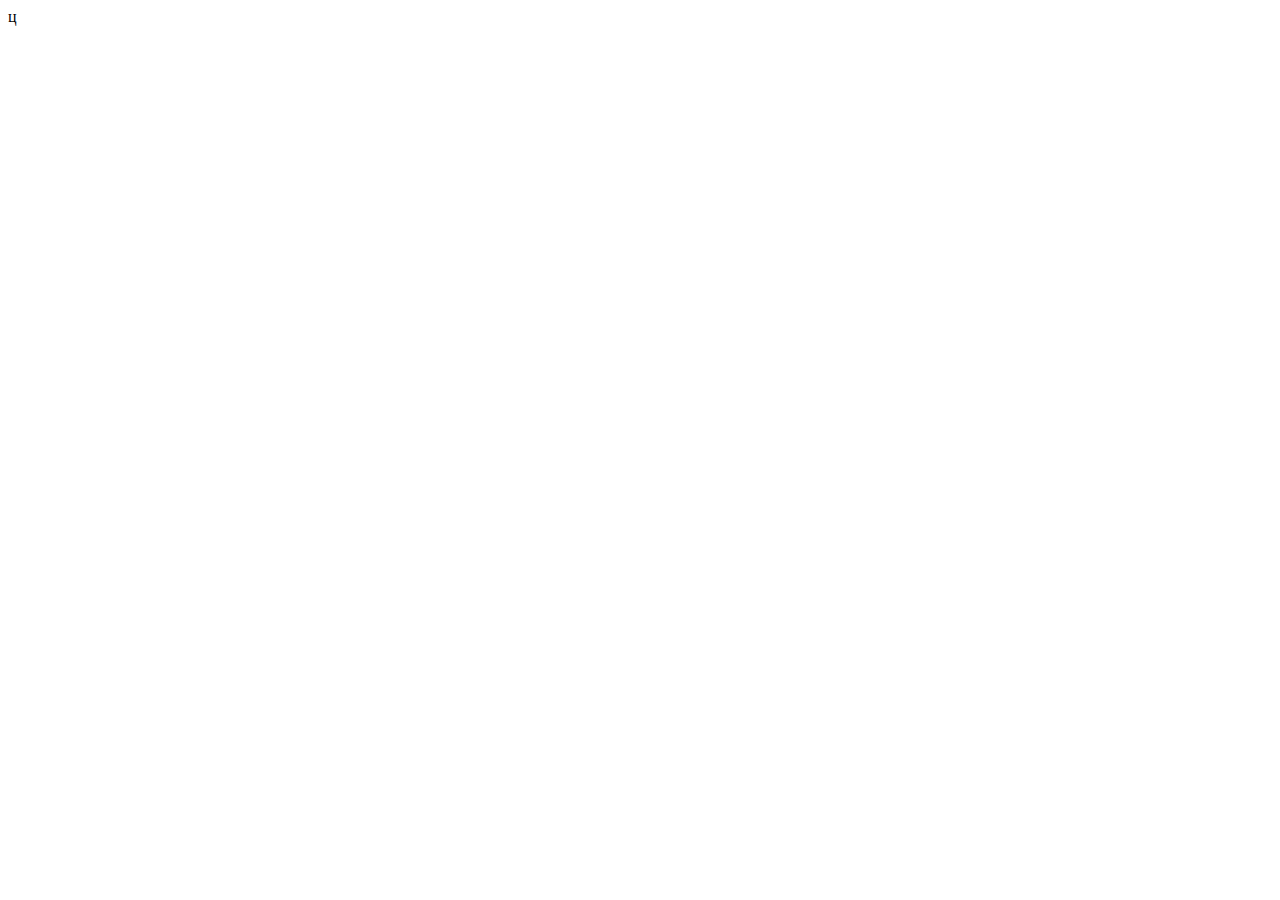
==== index.html @ 0f011109 "renamed file" ====
<!DOCTYPE html>
<html lang="ru">
<head>
<meta charset="UTF-8">
<meta name="viewport" content="width=device-width, initial-scale=1.0">
<meta http-equiv="X-UA-Compatible" content="IE=edge">
<meta name="google" content="notranslate">
<meta name="robots" content="index,follow">
<meta name="description" content=" ">
<meta name="keywords" content=" ">
<!-- Необходимо сделать фавикон через известный сервис и подключить,
так же карточки для ссылки в вк, фейсбук, твиттер. Найти как это сделать в папке Оптимизация сайта,
сделать другой цвет вкладки для разных браузеров. Все в метатегах-->
<link rel="stylesheet" href="css/main.css">
<title>Chat</title>
</head>
<body class="page">
ц
<script src="js.js" defer></script>
</body>
</html>
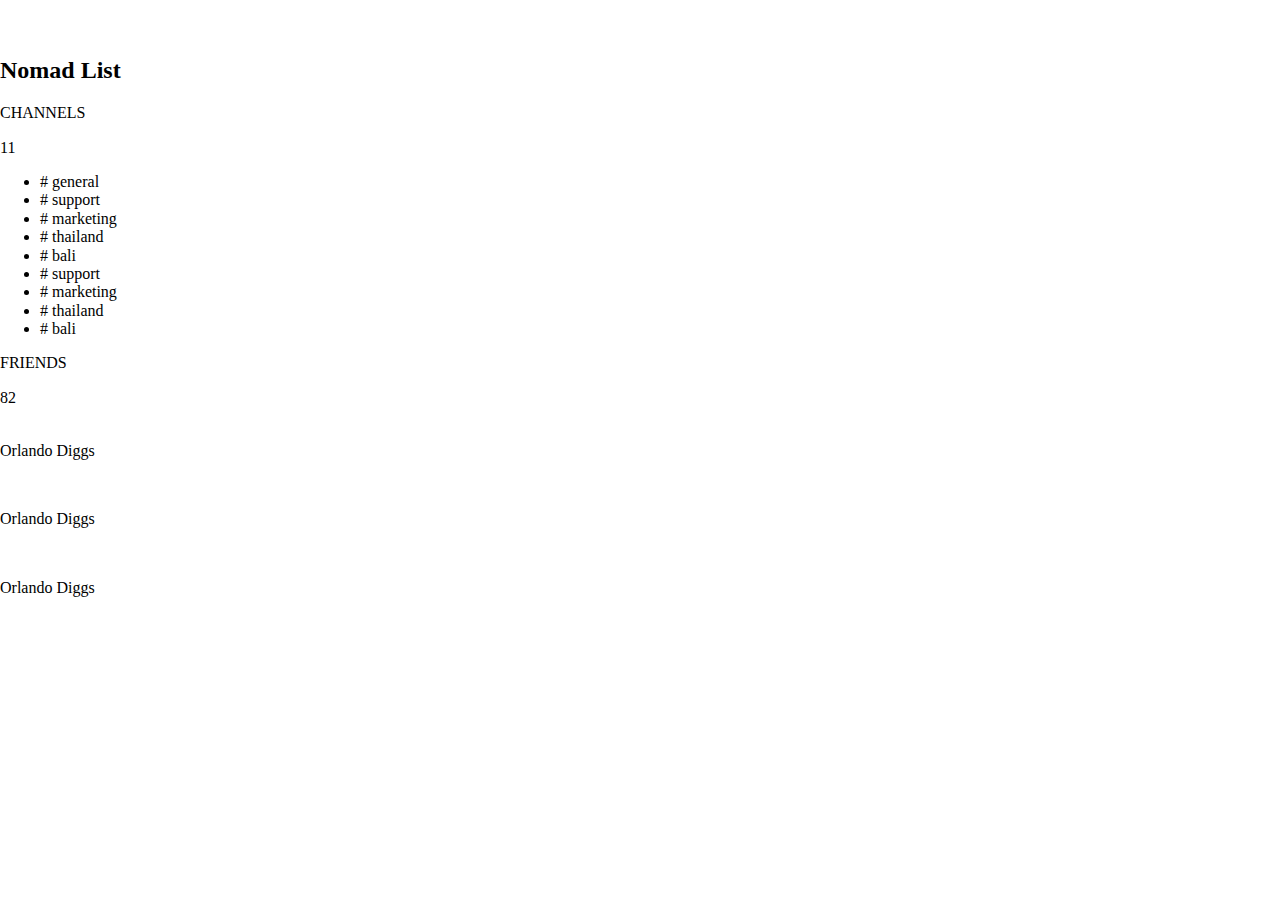
==== commit b935ac25: "Added structure to HTML document, compiled primary core for styles." ====
--- a/index.html
+++ b/index.html
@@ -1,21 +1,127 @@
 <!DOCTYPE html>
 <html lang="ru">
-<head>
-<meta charset="UTF-8">
-<meta name="viewport" content="width=device-width, initial-scale=1.0">
-<meta http-equiv="X-UA-Compatible" content="IE=edge">
-<meta name="google" content="notranslate">
-<meta name="robots" content="index,follow">
-<meta name="description" content=" ">
-<meta name="keywords" content=" ">
-<!-- Необходимо сделать фавикон через известный сервис и подключить,
-так же карточки для ссылки в вк, фейсбук, твиттер. Найти как это сделать в папке Оптимизация сайта,
-сделать другой цвет вкладки для разных браузеров. Все в метатегах-->
-<link rel="stylesheet" href="css/main.css">
-<title>Chat</title>
-</head>
-<body class="page">
-ц
-<script src="js.js" defer></script>
-</body>
-</html>+  <head>
+    <meta charset="UTF-8" />
+    <meta name="viewport" content="width=device-width, initial-scale=1.0" />
+    <!-- SEO -->
+    <meta name="google" content="notranslate" />
+    <meta name="robots" content="index,follow" />
+    <meta name="description" content="Page description" />
+    <link rel="canonical" href="https://www.mywebsite.com/page" />
+    <!-- Messenger's snippets -->
+    <meta property="og:title" content="Unique page title - My Site" />
+    <meta property="og:description" content="Page description" />
+    <meta property="og:image" content="https://www.mywebsite.com/image.jpg" />
+    <meta property="og:image:alt" content="Image description" />
+    <meta property="og:locale" content="ru_RU" />
+    <meta property="og:type" content="website" />
+    <meta name="twitter:card" content="summary_large_image" />
+    <meta property="og:url" content="https://www.mywebsite.com/page" />
+    <!-- Favicons -->
+    <link rel="icon" href="/favicon.ico" />
+    <link rel="icon" href="/favicon.svg" type="image/svg+xml" />
+    <link rel="apple-touch-icon" href="/apple-touch-icon.png" />
+    <link rel="manifest" href="/my.webmanifest" />
+    <meta name="theme-color" content="#FF00FF" />
+    <!-- Style -->
+    <link rel="stylesheet" href="css/main.css" />
+    <title>Chat</title>
+  </head>
+  <body class="page">
+    <div class="container-grid">
+      <div class="navigation">
+        <div class="server-panel">
+          <div class="server-panel__cont-buttons">
+            <div class="server-panel__button server-button server-button--hover server-button--active-js">
+              <div class="server-button__inner-icon">
+                <picture>
+                  <source type="image/avif" srcset="img/.avif" />
+                  <source type="image/webp" srcset="img/.webp" />
+                  <img src="" class="server-button__icon" data-src="" alt="" />
+                </picture>
+              </div>
+            </div>
+          </div>
+
+          <div class="server-panel__button server-button server-button--hover">
+            <div class="server-button__inner-icon">
+              <picture>
+                <source type="image/avif" srcset="img/.avif" />
+                <source type="image/webp" srcset="img/.webp" />
+                <img src="" class="server-button__icon" data-src="" alt="" />
+              </picture>
+            </div>
+          </div>
+        </div>
+
+        <div class="server-control">
+          <div class="server-control__headline server-headline">
+            <div class="server-headline__wrap">
+              <h2 class="server-headline__name-server">Nomad List</h2>
+              <div class="server-headline__inner-icon">
+                <svg display="none">
+                  <symbol id=""></symbol>
+                </svg>
+              </div>
+            </div>
+          </div>
+          <div class="server-control__info">
+            <p class="server-control__info-sign">CHANNELS</p>
+            <span class="server-control__num-channels num-ctrl-info">11</span>
+          </div>
+
+          <div class="server-control__container-list">
+            <ul class="server-control__list list-channel">
+              <li class="list-channel__item list-channel__item--hover list-channel__item--active-js"># general</li>
+              <li class="list-channel__item list-channel__item--hover control-text"># support</li>
+              <li class="list-channel__item list-channel__item--hover control-text"># marketing</li>
+              <li class="list-channel__item list-channel__item--hover control-text"># thailand</li>
+              <li class="list-channel__item list-channel__item--hover control-text"># bali</li>
+              <li class="list-channel__item list-channel__item--hover control-text"># support</li>
+              <li class="list-channel__item list-channel__item--hover control-text"># marketing</li>
+              <li class="list-channel__item list-channel__item--hover control-text"># thailand</li>
+              <li class="list-channel__item list-channel__item--hover control-text"># bali</li>
+            </ul>
+          </div>
+          <div class="server-control__info">
+            <p class="server-control__info-sign">FRIENDS</p>
+            <span class="server-control__num-channels num-ctrl-info">82</span>
+          </div>
+          <div class="server-control__container-list">
+            <div class="server-control__wrap-friend friend-button friend-button--hover friend-button--online-js">
+              <div class="friend-button__inner-userpic">
+                <picture>
+                  <source type="image/avif" srcset="img/.avif" />
+                  <source type="image/webp" srcset="img/.webp" />
+                  <img src="" class="friend-button__userpic" data-src="" alt="" />
+                </picture>
+              </div>
+              <p class="server-control__friend-name control-text">Orlando Diggs</p>
+            </div>
+            <div class="server-control__wrap-friend friend-button friend-button--hover">
+              <div class="friend-button__inner-userpic">
+                <picture>
+                  <source type="image/avif" srcset="img/.avif" />
+                  <source type="image/webp" srcset="img/.webp" />
+                  <img src="" class="friend-button__userpic" data-src="" alt="" />
+                </picture>
+              </div>
+              <p class="server-control__friend-name control-text">Orlando Diggs</p>
+            </div>
+            <div class="server-control__wrap-friend friend-button friend-button--hover">
+              <div class="friend-button__inner-userpic">
+                <picture>
+                  <source type="image/avif" srcset="img/.avif" />
+                  <source type="image/webp" srcset="img/.webp" />
+                  <img src="" class="friend-button__userpic" data-src="" alt="" />
+                </picture>
+              </div>
+              <p class="server-control__friend-name control-text">Orlando Diggs</p>
+            </div>
+          </div>
+        </div>
+      </div>
+    </div>
+    <script src=".js" defer></script>
+  </body>
+</html>
--- a/css/main.css
+++ b/css/main.css
@@ -0,0 +1,266 @@
+html {
+  line-height: 1.15;
+  -webkit-text-size-adjust: 100%;
+}
+
+body {
+  margin: 0;
+}
+
+main {
+  display: block;
+}
+
+h1 {
+  font-size: 2em;
+  margin: 0.67em 0;
+}
+
+hr {
+  -webkit-box-sizing: content-box;
+          box-sizing: content-box;
+  height: 0;
+  overflow: visible;
+}
+
+pre {
+  font-family: monospace, monospace;
+  font-size: 1em;
+}
+
+a {
+  background-color: transparent;
+}
+
+abbr[title] {
+  border-bottom: none;
+  text-decoration: underline;
+  -webkit-text-decoration: underline dotted;
+          text-decoration: underline dotted;
+}
+
+b,
+strong {
+  font-weight: bolder;
+}
+
+code,
+kbd,
+samp {
+  font-family: monospace, monospace;
+  font-size: 1em;
+}
+
+small {
+  font-size: 80%;
+}
+
+sub,
+sup {
+  font-size: 75%;
+  line-height: 0;
+  position: relative;
+  vertical-align: baseline;
+}
+
+sub {
+  bottom: -0.25em;
+}
+
+sup {
+  top: -0.5em;
+}
+
+img {
+  border-style: none;
+}
+
+button,
+input,
+optgroup,
+select,
+textarea {
+  font-family: inherit;
+  font-size: 100%;
+  line-height: 1.15;
+  margin: 0;
+}
+
+input:-webkit-autofill,
+input:-webkit-autofill:hover,
+input:-webkit-autofill:focus
+input:-webkit-autofill,
+textarea:-webkit-autofill,
+textarea:-webkit-autofill:hover
+textarea:-webkit-autofill:focus,
+select:-webkit-autofill,
+select:-webkit-autofill:hover,
+select:-webkit-autofill:focus {
+  border: 0;
+  -webkit-text-fill-color: white;
+  -webkit-box-shadow: 0 0 0px 1000px transparent inset;
+  -webkit-transition: background-color 5000s ease-in-out 0s;
+  transition: background-color 5000s ease-in-out 0s;
+  background: -webkit-linear-gradient(top, rgba(255, 255, 255, 0) 0%, rgba(0, 174, 255, 0.04) 50%, rgba(255, 255, 255, 0) 51%, rgba(0, 174, 255, 0.03) 100%);
+}
+
+button,
+input {
+  /* 1 */
+  overflow: visible;
+}
+
+button,
+select {
+  /* 1 */
+  text-transform: none;
+}
+
+button,
+[type="button"],
+[type="reset"],
+[type="submit"] {
+  -webkit-appearance: button;
+}
+
+button::-moz-focus-inner,
+[type="button"]::-moz-focus-inner,
+[type="reset"]::-moz-focus-inner,
+[type="submit"]::-moz-focus-inner {
+  border-style: none;
+  padding: 0;
+}
+
+button:-moz-focusring,
+[type="button"]:-moz-focusring,
+[type="reset"]:-moz-focusring,
+[type="submit"]:-moz-focusring {
+  outline: 1px dotted ButtonText;
+}
+
+fieldset {
+  padding: 0.35em 0.75em 0.625em;
+}
+
+legend {
+  -webkit-box-sizing: border-box;
+          box-sizing: border-box;
+  /* 1 */
+  color: inherit;
+  /* 2 */
+  display: table;
+  /* 1 */
+  max-width: 100%;
+  /* 1 */
+  padding: 0;
+  /* 3 */
+  white-space: normal;
+  /* 1 */
+}
+
+progress {
+  vertical-align: baseline;
+}
+
+textarea {
+  overflow: auto;
+}
+
+[type="checkbox"],
+[type="radio"] {
+  -webkit-box-sizing: border-box;
+          box-sizing: border-box;
+  /* 1 */
+  padding: 0;
+  /* 2 */
+}
+
+[type="number"]::-webkit-inner-spin-button,
+[type="number"]::-webkit-outer-spin-button {
+  -webkit-appearance: none;
+  margin: 0;
+  height: auto;
+}
+
+[type="search"] {
+  -webkit-appearance: textfield;
+  /* 1 */
+  outline-offset: -2px;
+  /* 2 */
+}
+
+/**
+ * Remove the inner padding in Chrome and Safari on macOS.
+ */
+[type="search"]::-webkit-search-decoration {
+  -webkit-appearance: none;
+}
+
+/**
+ * 1. Correct the inability to style clickable types in iOS and Safari.
+ * 2. Change font properties to `inherit` in Safari.
+ */
+::-webkit-file-upload-button {
+  -webkit-appearance: button;
+  /* 1 */
+  font: inherit;
+  /* 2 */
+}
+
+/* Interactive
+   ========================================================================== */
+/*
+ * Add the correct display in Edge, IE 10+, and Firefox.
+ */
+details {
+  display: block;
+}
+
+/*
+ * Add the correct display in all browsers.
+ */
+summary {
+  display: list-item;
+}
+
+/* Misc
+   ========================================================================== */
+/**
+ * Add the correct display in IE 10+.
+ */
+template {
+  display: none;
+}
+
+/**
+ * Add the correct display in IE 10.
+ */
+[hidden] {
+  display: none;
+}
+
+button {
+  cursor: pointer;
+}
+
+@font-face {
+  font-family: "CenturyGothic";
+  font-display: swap;
+  src: url("/fonts/CenturyGothic.woff2") format("woff2"), url("/fonts/CenturyGothic.woff") format("woff");
+  font-weight: 400;
+  font-style: normal;
+}
+
+@font-face {
+  font-family: "CenturyGothic";
+  font-display: swap;
+  src: url("/fonts/CenturyGothic-Bold.woff2") format("woff2"), url("/fonts/CenturyGothic-Bold.woff") format("woff");
+  font-weight: 700;
+  font-style: normal;
+}
+
+/* Fonts */
+/* Shadows */
+.container-grid {
+  width: 500px;
+}
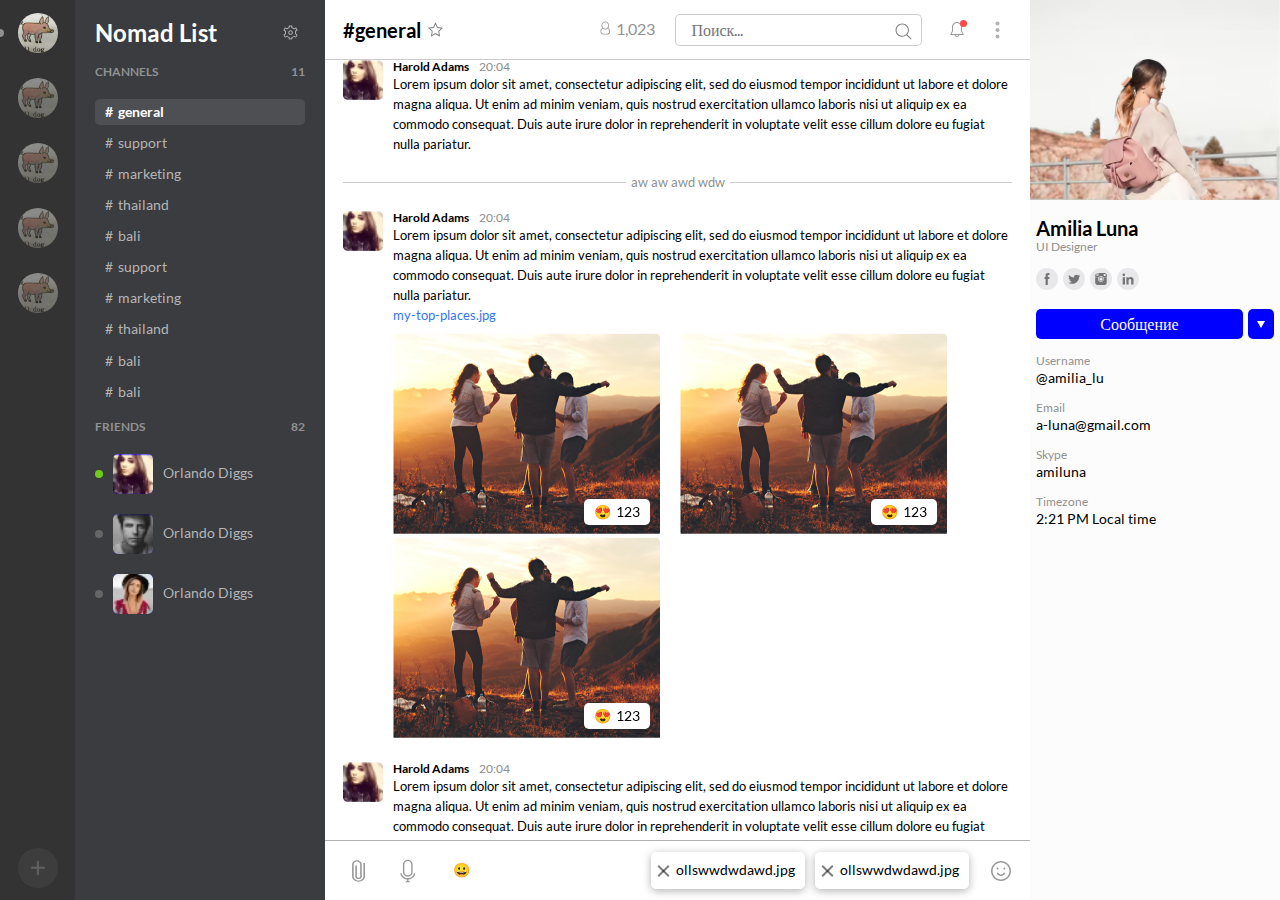
==== commit 293ece5d: "Построена структура" ====
--- a/index.html
+++ b/index.html
@@ -29,27 +29,61 @@
   </head>
   <body class="page">
     <div class="container-grid">
-      <div class="navigation">
+      <section class="navigation">
         <div class="server-panel">
           <div class="server-panel__cont-buttons">
-            <div class="server-panel__button server-button server-button--hover server-button--active-js">
+            <div class="server-panel__button server-panel__button--hover server-button server-button--active-js">
               <div class="server-button__inner-icon">
                 <picture>
-                  <source type="image/avif" srcset="img/.avif" />
-                  <source type="image/webp" srcset="img/.webp" />
-                  <img src="" class="server-button__icon" data-src="" alt="" />
+                  <source type="image/avif" srcset="img/servers/pig.avif" />
+                  <source type="image/webp" srcset="img/servers/pig.webp" />
+                  <img src="img/servers/pig.png" class="server-button__icon" data-src="" alt="" />
+                </picture>
+              </div>
+            </div>
+            <div class="server-panel__button server-button server-panel__button--hover">
+              <div class="server-button__inner-icon">
+                <picture>
+                  <source type="image/avif" srcset="img/servers/pig.avif" />
+                  <source type="image/webp" srcset="img/servers/pig.webp" />
+                  <img src="img/servers/pig.png" class="server-button__icon" data-src="" alt="" />
+                </picture>
+              </div>
+            </div>
+            <div class="server-panel__button server-button server-panel__button--hover">
+              <div class="server-button__inner-icon">
+                <picture>
+                  <source type="image/avif" srcset="img/servers/pig.avif" />
+                  <source type="image/webp" srcset="img/servers/pig.webp" />
+                  <img src="img/servers/pig.png" class="server-button__icon" data-src="" alt="" />
+                </picture>
+              </div>
+            </div>
+            <div class="server-panel__button server-button server-panel__button--hover">
+              <div class="server-button__inner-icon">
+                <picture>
+                  <source type="image/avif" srcset="img/servers/pig.avif" />
+                  <source type="image/webp" srcset="img/servers/pig.webp" />
+                  <img src="img/servers/pig.png" class="server-button__icon" data-src="" alt="" />
+                </picture>
+              </div>
+            </div>
+            <div class="server-panel__button server-button server-panel__button--hover">
+              <div class="server-button__inner-icon">
+                <picture>
+                  <source type="image/avif" srcset="img/servers/pig.avif" />
+                  <source type="image/webp" srcset="img/servers/pig.webp" />
+                  <img src="img/servers/pig.png" class="server-button__icon" data-src="" alt="" />
                 </picture>
               </div>
             </div>
           </div>
 
-          <div class="server-panel__button server-button server-button--hover">
+          <div class="server-add-button server-button">
             <div class="server-button__inner-icon">
-              <picture>
-                <source type="image/avif" srcset="img/.avif" />
-                <source type="image/webp" srcset="img/.webp" />
-                <img src="" class="server-button__icon" data-src="" alt="" />
-              </picture>
+              <svg width="15px" height="15px" class="server-add-button__icon">
+                <use xlink:href="img/icon/sprite.svg#plus"></use>
+              </svg>
             </div>
           </div>
         </div>
@@ -58,70 +92,520 @@
           <div class="server-control__headline server-headline">
             <div class="server-headline__wrap">
               <h2 class="server-headline__name-server">Nomad List</h2>
-              <div class="server-headline__inner-icon">
-                <svg display="none">
-                  <symbol id=""></symbol>
+              <div class="server-headline__inner-icon server-headline__inner-icon--js inner-icon-ui">
+                <svg class="server-headline__icon server-headline__icon--hover" width="15px" height="15px">
+                  <use class="server-headline__gear-icon" xlink:href="img/icon/sprite.svg#gear"></use>
                 </svg>
               </div>
             </div>
           </div>
           <div class="server-control__info">
             <p class="server-control__info-sign">CHANNELS</p>
-            <span class="server-control__num-channels num-ctrl-info">11</span>
-          </div>
-
+            <span class="server-control__info-num num-channels-info">11</span>
+          </div>
           <div class="server-control__container-list">
             <ul class="server-control__list list-channel">
-              <li class="list-channel__item list-channel__item--hover list-channel__item--active-js"># general</li>
-              <li class="list-channel__item list-channel__item--hover control-text"># support</li>
-              <li class="list-channel__item list-channel__item--hover control-text"># marketing</li>
-              <li class="list-channel__item list-channel__item--hover control-text"># thailand</li>
-              <li class="list-channel__item list-channel__item--hover control-text"># bali</li>
-              <li class="list-channel__item list-channel__item--hover control-text"># support</li>
-              <li class="list-channel__item list-channel__item--hover control-text"># marketing</li>
-              <li class="list-channel__item list-channel__item--hover control-text"># thailand</li>
-              <li class="list-channel__item list-channel__item--hover control-text"># bali</li>
+              <li class="list-channel__item list-channel__item--hover list-channel__item--active-js">general</li>
+              <li class="list-channel__item list-channel__item--hover control-text">support</li>
+              <li class="list-channel__item list-channel__item--hover control-text">marketing</li>
+              <li class="list-channel__item list-channel__item--hover control-text">thailand</li>
+              <li class="list-channel__item list-channel__item--hover control-text">bali</li>
+              <li class="list-channel__item list-channel__item--hover control-text">support</li>
+              <li class="list-channel__item list-channel__item--hover control-text">marketing</li>
+              <li class="list-channel__item list-channel__item--hover control-text">thailand</li>
+              <li class="list-channel__item list-channel__item--hover control-text">bali</li>
+              <li class="list-channel__item list-channel__item--hover control-text">bali</li>
             </ul>
           </div>
           <div class="server-control__info">
             <p class="server-control__info-sign">FRIENDS</p>
-            <span class="server-control__num-channels num-ctrl-info">82</span>
+            <span class="server-control__info-num num-friends-info">82</span>
           </div>
           <div class="server-control__container-list">
             <div class="server-control__wrap-friend friend-button friend-button--hover friend-button--online-js">
               <div class="friend-button__inner-userpic">
                 <picture>
-                  <source type="image/avif" srcset="img/.avif" />
-                  <source type="image/webp" srcset="img/.webp" />
-                  <img src="" class="friend-button__userpic" data-src="" alt="" />
-                </picture>
-              </div>
-              <p class="server-control__friend-name control-text">Orlando Diggs</p>
+                  <source type="image/avif" srcset="img/users/UserPhoto1.avif" />
+                  <source type="image/webp" srcset="img/users/UserPhoto1.webp" />
+                  <img src="img/users/UserPhoto1.png" class="friend-button__userpic" data-src="" alt="" />
+                </picture>
+              </div>
+              <p class="friend-button__friend-name control-text">Orlando Diggs</p>
             </div>
             <div class="server-control__wrap-friend friend-button friend-button--hover">
               <div class="friend-button__inner-userpic">
                 <picture>
-                  <source type="image/avif" srcset="img/.avif" />
-                  <source type="image/webp" srcset="img/.webp" />
-                  <img src="" class="friend-button__userpic" data-src="" alt="" />
-                </picture>
-              </div>
-              <p class="server-control__friend-name control-text">Orlando Diggs</p>
+                  <source type="image/avif" srcset="img/users/UserPhoto2.avif" />
+                  <source type="image/webp" srcset="img/users/UserPhoto2.webp" />
+                  <img src="img/users/UserPhoto2.png" class="friend-button__userpic" data-src="" alt="" />
+                </picture>
+              </div>
+              <p class="friend-button__friend-name control-text">Orlando Diggs</p>
             </div>
             <div class="server-control__wrap-friend friend-button friend-button--hover">
               <div class="friend-button__inner-userpic">
                 <picture>
-                  <source type="image/avif" srcset="img/.avif" />
-                  <source type="image/webp" srcset="img/.webp" />
-                  <img src="" class="friend-button__userpic" data-src="" alt="" />
-                </picture>
-              </div>
-              <p class="server-control__friend-name control-text">Orlando Diggs</p>
+                  <source type="image/avif" srcset="img/users/UserPhoto3.avif" />
+                  <source type="image/webp" srcset="img/users/UserPhoto3.webp" />
+                  <img src="img/users/UserPhoto3.png" class="friend-button__userpic" data-src="" alt="" />
+                </picture>
+              </div>
+              <p class="friend-button__friend-name control-text">Orlando Diggs</p>
             </div>
           </div>
         </div>
-      </div>
+      </section>
+      <section class="chat">
+        <div class="chat-head">
+          <div class="chat-head__wrap-layout">
+            <div class="chat-head__cont-titles chat-head-title">
+              <div class="chat-head-title__inner-icon inner-icon-ui burger-icon">
+                <div class="burger-icon__holder burger-icon--hover">
+                  <span class="burger-icon__arrow"></span>
+                </div>
+              </div>
+              <div class="chat-head-title__inner-titles">
+                <h2 class="chat-head-title__name-channel">#general</h2>
+                <div class="chat-head-title__inner-icon inner-icon-ui">
+                  <svg width="15px" height="15px" class="chat-head-title__icon" xmlns="http://www.w3.org/2000/svg" viewBox="0 0 31.8 30.3">
+                    <path
+                      opacity="0.5"
+                      d="M15.9,4.5l3.1,6.3l0.5,0.9l1,0.2l7,1l-5.1,4.9l-0.8,0.7l0.2,1l1.2,7l-6.3-3.3l-0.9-0.5L15,23.3l-6.3,3.3l1.2-7l0.2-1
+                      l-0.8-0.7L4.3,13l7-1l1-0.2l0.5-0.9L15.9,4.5 M15.9,0L11,10L0,11.6l8,7.8l-1.9,11l9.8-5.2l9.8,5.2l-1.9-11l8-7.8l-11-1.6L15.9,0
+                      L15.9,0z"
+                    />
+                  </svg>
+                </div>
+              </div>
+            </div>
+            <div class="chat-head__cont-controls chat-head-controls">
+              <div class="chat-head-controls__search">
+                <div class="chat-head-controls__online">
+                  <div class="chat-head-controls__inner-icon">
+                    <svg width="11px" height="14px" class="chat-head-controls__icon-person">
+                      <use xlink:href="img/icon/sprite.svg#person"></use>
+                    </svg>
+                  </div>
+                  <span class="chat-head-controls__online-num">1,023</span>
+                </div>
+                <div class="chat-head-controls__inner-input">
+                  <input type="text" placeholder="Поиск..." class="chat-head-controls__input" />
+                  <svg width="17px" height="17px" class="chat-head-controls__icon-search">
+                    <use xlink:href="img/icon/sprite.svg#search"></use>
+                  </svg>
+                </div>
+                <div class="chat-head-controls__cont-icon">
+                  <div class="chat-head-controls__inner-icon inner-icon-ui active-flag-ui">
+                    <svg width="14px" height="15px" class="chat-head-controls__icon-bell">
+                      <use xlink:href="img/icon/sprite.svg#bell"></use>
+                    </svg>
+                  </div>
+                  <div class="chat-head-controls__inner-icon inner-icon-ui">
+                    <svg width="5px" height="18px" class="chat-head-controls__icon-bell">
+                      <use xlink:href="img/icon/sprite.svg#dots"></use>
+                    </svg>
+                  </div>
+                </div>
+              </div>
+            </div>
+          </div>
+        </div>
+        <div class="chat-messages scroller-block chat-messages--hover-scroll">
+          <div class="chat-messages__tape">
+            <div class="message">
+              <div class="message__inner-userpic">
+                <picture>
+                  <source type="image/avif" srcset="img/users/UserPhoto1.avif" />
+                  <source type="image/webp" srcset="img/users/UserPhoto1.webp" />
+                  <img class="message__userpic" src="img/users/UserPhoto1.png" data-src="" alt="" />
+                </picture>
+              </div>
+              <div class="message__content message-content">
+                <div class="message-content__user-name">
+                  <p class="message-content__name">Harold Adams</p>
+                  <time class="message-content__time-message" datetime="2001-05-15 20:04">20:04</time>
+                </div>
+                <p class="message-content__text">
+                  Lorem ipsum dolor sit amet, consectetur adipiscing elit, sed do eiusmod tempor incididunt ut labore et dolore magna aliqua. Ut enim ad minim veniam, quis nostrud exercitation ullamco
+                  laboris nisi ut aliquip ex ea commodo consequat. Duis aute irure dolor in reprehenderit in voluptate velit esse cillum dolore eu fugiat nulla pariatur.
+                </p>
+              </div>
+            </div>
+            <div class="new-massage-time">
+              <hr class="new-massage-time__line" />
+              <time class="new-massage-time__time" datetime="2001-05-15 19:00">aw aw awd wdw</time>
+              <hr class="new-massage-time__line" />
+            </div>
+            <div class="message">
+              <div class="message__inner-userpic">
+                <picture>
+                  <source type="image/avif" srcset="img/users/UserPhoto1.avif" />
+                  <source type="image/webp" srcset="img/users/UserPhoto1.webp" />
+                  <img class="message__userpic" src="img/users/UserPhoto1.png" data-src="" alt="" />
+                </picture>
+              </div>
+              <div class="message__content message-content">
+                <div class="message-content__user-name">
+                  <p class="message-content__name">Harold Adams</p>
+                  <time class="message-content__time-message" datetime="2001-05-15 20:04">20:04</time>
+                </div>
+                <p class="message-content__text">
+                  Lorem ipsum dolor sit amet, consectetur adipiscing elit, sed do eiusmod tempor incididunt ut labore et dolore magna aliqua. Ut enim ad minim veniam, quis nostrud exercitation ullamco
+                  laboris nisi ut aliquip ex ea commodo consequat. Duis aute irure dolor in reprehenderit in voluptate velit esse cillum dolore eu fugiat nulla pariatur.
+                </p>
+                <span class="message-content__link-photo link-message">my-top-places.jpg</span>
+                <div class="message-content__cont-photo">
+                  <div class="message-content__box-photo">
+                    <div class="message-content__inner-photo">
+                      <picture>
+                        <source type="image/avif" srcset="img/picture-message/picture-1.avif" />
+                        <source type="image/webp" srcset="img/picture-message/picture-1.webp" />
+                        <img class="message-content__photo" src="img/picture-message/picture-1.png" data-src="" alt="" />
+                      </picture>
+                    </div>
+                    <div class="message-content__liked message-content__liked--hover">
+                      <span class="message-content__emoji">&#128525;</span>
+                      <span class="message-content__num-liked">123</span>
+                    </div>
+                  </div>
+                  <div class="message-content__box-photo">
+                    <div class="message-content__inner-photo">
+                      <picture>
+                        <source type="image/avif" srcset="img/picture-message/picture-1.avif" />
+                        <source type="image/webp" srcset="img/picture-message/picture-1.webp" />
+                        <img class="message-content__photo" src="img/picture-message/picture-1.png" data-src="" alt="" />
+                      </picture>
+                    </div>
+                    <div class="message-content__liked message-content__liked--hover">
+                      <span class="message-content__emoji">&#128525;</span>
+                      <span class="message-content__num-liked">123</span>
+                    </div>
+                  </div>
+                  <div class="message-content__box-photo">
+                    <div class="message-content__inner-photo">
+                      <picture>
+                        <source type="image/avif" srcset="img/picture-message/picture-1.avif" />
+                        <source type="image/webp" srcset="img/picture-message/picture-1.webp" />
+                        <img class="message-content__photo" src="img/picture-message/picture-1.png" data-src="" alt="" />
+                      </picture>
+                    </div>
+                    <div class="message-content__liked message-content__liked--hover">
+                      <span class="message-content__emoji">&#128525;</span>
+                      <span class="message-content__num-liked">123</span>
+                    </div>
+                  </div>
+                </div>
+              </div>
+            </div>
+            <div class="message">
+              <div class="message__inner-userpic">
+                <picture>
+                  <source type="image/avif" srcset="img/users/UserPhoto1.avif" />
+                  <source type="image/webp" srcset="img/users/UserPhoto1.webp" />
+                  <img class="message__userpic" src="img/users/UserPhoto1.png" data-src="" alt="" />
+                </picture>
+              </div>
+              <div class="message__content message-content">
+                <div class="message-content__user-name">
+                  <p class="message-content__name">Harold Adams</p>
+                  <time class="message-content__time-message" datetime="2001-05-15 20:04">20:04</time>
+                </div>
+                <p class="message-content__text">
+                  Lorem ipsum dolor sit amet, consectetur adipiscing elit, sed do eiusmod tempor incididunt ut labore et dolore magna aliqua. Ut enim ad minim veniam, quis nostrud exercitation ullamco
+                  laboris nisi ut aliquip ex ea commodo consequat. Duis aute irure dolor in reprehenderit in voluptate velit esse cillum dolore eu fugiat nulla pariatur.
+                </p>
+              </div>
+            </div>
+            <div class="new-massage-time">
+              <hr class="new-massage-time__line" />
+              <time class="new-massage-time__time" datetime="2001-05-15 19:00">aw aw awd wdw</time>
+              <hr class="new-massage-time__line" />
+            </div>
+            <div class="message">
+              <div class="message__inner-userpic">
+                <picture>
+                  <source type="image/avif" srcset="img/users/UserPhoto1.avif" />
+                  <source type="image/webp" srcset="img/users/UserPhoto1.webp" />
+                  <img class="message__userpic" src="img/users/UserPhoto1.png" data-src="" alt="" />
+                </picture>
+              </div>
+              <div class="message__content message-content">
+                <div class="message-content__user-name">
+                  <p class="message-content__name">Harold Adams</p>
+                  <time class="message-content__time-message" datetime="2001-05-15 20:04">20:04</time>
+                </div>
+                <p class="message-content__text">
+                  Lorem ipsum dolor sit amet, consectetur adipiscing elit, sed do eiusmod tempor incididunt ut labore et dolore magna aliqua. Ut enim ad minim veniam, quis nostrud exercitation ullamco
+                  laboris nisi ut aliquip ex ea commodo consequat. Duis aute irure dolor in reprehenderit in voluptate velit esse cillum dolore eu fugiat nulla pariatur.
+                </p>
+                <span class="message-content__link-photo link-message">my-top-places.jpg</span>
+                <div class="message-content__cont-photo">
+                  <div class="message-content__box-photo">
+                    <div class="message-content__inner-photo">
+                      <picture>
+                        <source type="image/avif" srcset="img/picture-message/picture-1.avif" />
+                        <source type="image/webp" srcset="img/picture-message/picture-1.webp" />
+                        <img class="message-content__photo" src="img/picture-message/picture-1.png" data-src="" alt="" />
+                      </picture>
+                    </div>
+                    <div class="message-content__liked message-content__liked--hover">
+                      <span class="message-content__emoji">&#128525;</span>
+                      <span class="message-content__num-liked">123</span>
+                    </div>
+                  </div>
+                  <div class="message-content__box-photo">
+                    <div class="message-content__inner-photo">
+                      <picture>
+                        <source type="image/avif" srcset="img/picture-message/picture-1.avif" />
+                        <source type="image/webp" srcset="img/picture-message/picture-1.webp" />
+                        <img class="message-content__photo" src="img/picture-message/picture-1.png" data-src="" alt="" />
+                      </picture>
+                    </div>
+                    <div class="message-content__liked message-content__liked--hover">
+                      <span class="message-content__emoji">&#128525;</span>
+                      <span class="message-content__num-liked">123</span>
+                    </div>
+                  </div>
+                  <div class="message-content__box-photo">
+                    <div class="message-content__inner-photo">
+                      <picture>
+                        <source type="image/avif" srcset="img/picture-message/picture-1.avif" />
+                        <source type="image/webp" srcset="img/picture-message/picture-1.webp" />
+                        <img class="message-content__photo" src="img/picture-message/picture-1.png" data-src="" alt="" />
+                      </picture>
+                    </div>
+                    <div class="message-content__liked message-content__liked--hover">
+                      <span class="message-content__emoji">&#128525;</span>
+                      <span class="message-content__num-liked">123</span>
+                    </div>
+                  </div>
+                </div>
+              </div>
+            </div>
+            <div class="message">
+              <div class="message__inner-userpic">
+                <picture>
+                  <source type="image/avif" srcset="img/users/UserPhoto1.avif" />
+                  <source type="image/webp" srcset="img/users/UserPhoto1.webp" />
+                  <img class="message__userpic" src="img/users/UserPhoto1.png" data-src="" alt="" />
+                </picture>
+              </div>
+              <div class="message__content message-content">
+                <div class="message-content__user-name">
+                  <p class="message-content__name">Harold Adams</p>
+                  <time class="message-content__time-message" datetime="2001-05-15 20:04">20:04</time>
+                </div>
+                <p class="message-content__text">
+                  Lorem ipsum dolor sit amet, consectetur adipiscing elit, sed do eiusmod tempor incididunt ut labore et dolore magna aliqua. Ut enim ad minim veniam, quis nostrud exercitation ullamco
+                  laboris nisi ut aliquip ex ea commodo consequat. Duis aute irure dolor in reprehenderit in voluptate velit esse cillum dolore eu fugiat nulla pariatur.
+                </p>
+              </div>
+            </div>
+            <div class="new-massage-time">
+              <hr class="new-massage-time__line" />
+              <time class="new-massage-time__time" datetime="2001-05-15 19:00">aw aw awd wdw</time>
+              <hr class="new-massage-time__line" />
+            </div>
+            <div class="message">
+              <div class="message__inner-userpic">
+                <picture>
+                  <source type="image/avif" srcset="img/users/UserPhoto1.avif" />
+                  <source type="image/webp" srcset="img/users/UserPhoto1.webp" />
+                  <img class="message__userpic" src="img/users/UserPhoto1.png" data-src="" alt="" />
+                </picture>
+              </div>
+              <div class="message__content message-content">
+                <div class="message-content__user-name">
+                  <p class="message-content__name">Harold Adams</p>
+                  <time class="message-content__time-message" datetime="2001-05-15 20:04">20:04</time>
+                </div>
+                <p class="message-content__text">
+                  Lorem ipsum dolor sit amet, consectetur adipiscing elit, sed do eiusmod tempor incididunt ut labore et dolore magna aliqua. Ut enim ad minim veniam, quis nostrud exercitation ullamco
+                  laboris nisi ut aliquip ex ea commodo consequat. Duis aute irure dolor in reprehenderit in voluptate velit esse cillum dolore eu fugiat nulla pariatur.
+                </p>
+                <span class="message-content__link-photo link-message">my-top-places.jpg</span>
+                <div class="message-content__cont-photo">
+                  <div class="message-content__box-photo">
+                    <div class="message-content__inner-photo">
+                      <picture>
+                        <source type="image/avif" srcset="img/picture-message/picture-1.avif" />
+                        <source type="image/webp" srcset="img/picture-message/picture-1.webp" />
+                        <img class="message-content__photo" src="img/picture-message/picture-1.png" data-src="" alt="" />
+                      </picture>
+                    </div>
+                    <div class="message-content__liked message-content__liked--hover">
+                      <span class="message-content__emoji">&#128525;</span>
+                      <span class="message-content__num-liked">123</span>
+                    </div>
+                  </div>
+                  <div class="message-content__box-photo">
+                    <div class="message-content__inner-photo">
+                      <picture>
+                        <source type="image/avif" srcset="img/picture-message/picture-1.avif" />
+                        <source type="image/webp" srcset="img/picture-message/picture-1.webp" />
+                        <img class="message-content__photo" src="img/picture-message/picture-1.png" data-src="" alt="" />
+                      </picture>
+                    </div>
+                    <div class="message-content__liked message-content__liked--hover">
+                      <span class="message-content__emoji">&#128525;</span>
+                      <span class="message-content__num-liked">123</span>
+                    </div>
+                  </div>
+                  <div class="message-content__box-photo">
+                    <div class="message-content__inner-photo">
+                      <picture>
+                        <source type="image/avif" srcset="img/picture-message/picture-1.avif" />
+                        <source type="image/webp" srcset="img/picture-message/picture-1.webp" />
+                        <img class="message-content__photo" src="img/picture-message/picture-1.png" data-src="" alt="" />
+                      </picture>
+                    </div>
+                    <div class="message-content__liked message-content__liked--hover">
+                      <span class="message-content__emoji">&#128525;</span>
+                      <span class="message-content__num-liked">123</span>
+                    </div>
+                  </div>
+                </div>
+              </div>
+            </div>
+            <div class="message">
+              <div class="message__inner-userpic">
+                <picture>
+                  <source type="image/avif" srcset="img/users/UserPhoto1.avif" />
+                  <source type="image/webp" srcset="img/users/UserPhoto1.webp" />
+                  <img class="message__userpic" src="img/users/UserPhoto1.png" data-src="" alt="" />
+                </picture>
+              </div>
+              <div class="message__content message-content">
+                <div class="message-content__user-name">
+                  <p class="message-content__name">Harold Adams</p>
+                  <time class="message-content__time-message" datetime="2001-05-15 20:04">20:04</time>
+                </div>
+                <p class="message-content__text">
+                  Lorem ipsum dolor sit amet, consectetur adipiscing elit, sed do eiusmod tempor incididunt ut labore et dolore magna aliqua. Ut enim ad minim veniam, quis nostrud exercitation ullamco
+                  laboris nisi ut aliquip ex ea commodo consequat. Duis aute irure dolor in reprehenderit in voluptate velit esse cillum dolore eu fugiat nulla pariatur.
+                </p>
+              </div>
+            </div>
+          </div>
+        </div>
+        <form action="#" method="POST" class="chat-bottom">
+          <div class="chat-bottom__wrap-layout">
+            <div class="chat-bottom__cont-buttons">
+              <input type="file" class="chat-bottom__input-file" />
+              <label class="chat-bottom__inner-icon inner-icon-ui">
+                <input type="file" class="chat-bottom__input-file" />
+                <svg width="14px" height="22px" class="chat-bottom__icon">
+                  <use xlink:href="img/icon/sprite.svg#clip"></use>
+                </svg>
+              </label>
+              <div class="chat-bottom__inner-icon inner-icon-ui">
+                <svg width="17px" height="24px" class="chat-bottom__icon">
+                  <use xlink:href="img/icon/sprite.svg#microphone"></use>
+                </svg>
+              </div>
+            </div>
+            <div class="chat-input">
+              <input value="&#128512;" type="text" placeholder="Введите сообщение..." class="chat-input__input" />
+              <div class="chat-input__cont-attachment">
+                <div class="chat-input__message-attachment message-attachment message-attachment--hover">
+                  <div class="message-attachment__close-button"></div>
+                  <span class="message-attachment__file-name">ollswwdwdawd.jpg</span>
+                </div>
+                <div class="chat-input__message-attachment message-attachment message-attachment--hover">
+                  <div class="message-attachment__close-button"></div>
+                  <span class="message-attachment__file-name">ollswwdwdawd.jpg</span>
+                </div>
+              </div>
+            </div>
+            <div class="chat-bottom__inner-icon inner-icon-ui emoji-button">
+              <svg width="20px" height="20px" class="chat-bottom__icon">
+                <use xlink:href="img/icon/sprite.svg#smile"></use>
+              </svg>
+            </div>
+          </div>
+          <div class="chat-popup-emoji chat-popup-emoji--hidden">
+            <div class="chat-popup-emoji__emoji-holder chat-popup-emoji__emoji-holder--often-used-js">
+              <span data-emoji="&#128512;" class="chat-popup-emoji__emoji chat-popup-emoji__emoji--hover">&#128512;</span>
+              <span data-emoji="&#128515;" class="chat-popup-emoji__emoji chat-popup-emoji__emoji--hover">&#128515;</span>
+              <span data-emoji="&#128516;" class="chat-popup-emoji__emoji chat-popup-emoji__emoji--hover">&#128516;</span>
+            </div>
+            <div class="chat-popup-emoji__info-line">
+              <hr class="chat-popup-emoji__line" />
+              <span class="chat-popup-emoji__sign">Часто используемые</span>
+              <hr class="chat-popup-emoji__line" />
+            </div>
+            <div class="chat-popup-emoji__emoji-holder">
+              <span data-emoji="&#128512;" class="chat-popup-emoji__emoji chat-popup-emoji__emoji--hover">&#128512;</span>
+              <span data-emoji="&#128515;" class="chat-popup-emoji__emoji chat-popup-emoji__emoji--hover">&#128515;</span>
+              <span data-emoji="&#128516;" class="chat-popup-emoji__emoji chat-popup-emoji__emoji--hover">&#128516;</span>
+              <span data-emoji="&#128512;" class="chat-popup-emoji__emoji chat-popup-emoji__emoji--hover">&#128512;</span>
+              <span data-emoji="&#128515;" class="chat-popup-emoji__emoji chat-popup-emoji__emoji--hover">&#128515;</span>
+              <span data-emoji="&#128516;" class="chat-popup-emoji__emoji chat-popup-emoji__emoji--hover">&#128516;</span>
+              <span data-emoji="&#128512;" class="chat-popup-emoji__emoji chat-popup-emoji__emoji--hover">&#128512;</span>
+              <span data-emoji="&#128515;" class="chat-popup-emoji__emoji chat-popup-emoji__emoji--hover">&#128515;</span>
+              <span data-emoji="&#128516;" class="chat-popup-emoji__emoji chat-popup-emoji__emoji--hover">&#128516;</span>
+            </div>
+          </div>
+        </form>
+      </section>
+      <section class="profile">
+        <div class="profile__inner-photo">
+          <picture>
+            <source type="image/avif" srcset="img/users/UserPhotoUncovered.avif" />
+            <source type="image/webp" srcset="img/users/UserPhotoUncovered.webp" />
+            <img class="profile__photo" src="img/users/UserPhotoUncovered.png" data-src="" alt="" />
+          </picture>
+        </div>
+        <div class="profile__holder profile-description">
+          <div class="profile-description__inner-info">
+            <h2 class="profile-description__name">Amilia Luna</h2>
+            <p class="profile-description__sign sign-profession">UI Designer</p>
+          </div>
+          <div class="profile-description__social-links">
+            <a class="profile-description__link-inner" href="#">
+              <svg width="22px" height="22px" class="profile-description__icon-social">
+                <use xlink:href="img/icon/sprite.svg#facebook"></use>
+              </svg>
+            </a>
+            <a class="profile-description__link-inner" href="#">
+              <svg width="22px" height="22px" class="profile-description__icon-social">
+                <use xlink:href="img/icon/sprite.svg#twitter"></use>
+              </svg>
+            </a>
+            <a class="profile-description__link-inner" href="#">
+              <svg width="22px" height="22px" class="profile-description__icon-social">
+                <use xlink:href="img/icon/sprite.svg#instagram"></use>
+              </svg>
+            </a>
+            <a class="profile-description__link-inner" href="#">
+              <svg width="22px" height="22px" class="profile-description__icon-social">
+                <use xlink:href="img/icon/sprite.svg#linkedin"></use>
+              </svg>
+            </a>
+          </div>
+          <div class="profile-description__cont-control">
+            <div class="profile-description__button-message"><span class="profile-description__button-text">Сообщение</span></div>
+            <div class="profile-description__datalist-option"></div>
+          </div>
+          <div class="profile-description__inner-info">
+            <p class="profile-description__sign">Username</p>
+            <span class="profile-description__contact profile-sign-username">@amilia_lu</span>
+          </div>
+          <div class="profile-description__inner-info">
+            <p class="profile-description__sign">Email</p>
+            <span class="profile-description__contact profile-sign-email">a-luna@gmail.com</span>
+          </div>
+          <div class="profile-description__inner-info">
+            <p class="profile-description__sign">Skype</p>
+            <span class="profile-description__contact profile-sign-skype">amiluna</span>
+          </div>
+          <div class="profile-description__inner-info">
+            <p class="profile-description__sign">Timezone</p>
+            <time class="profile-description__contact profile-sign-timezone">2:21 PM Local time</time>
+          </div>
+        </div>
+      </section>
     </div>
-    <script src=".js" defer></script>
+    <script src="js.js" defer></script>
   </body>
 </html>
--- a/css/main.css
+++ b/css/main.css
@@ -1,3 +1,4 @@
+@charset "UTF-8";
 html {
   line-height: 1.15;
   -webkit-text-size-adjust: 100%;
@@ -244,23 +245,1290 @@
 }
 
 @font-face {
-  font-family: "CenturyGothic";
+  font-family: "Lato";
   font-display: swap;
-  src: url("/fonts/CenturyGothic.woff2") format("woff2"), url("/fonts/CenturyGothic.woff") format("woff");
+  src: local("Lato-Regular"), local("LatoRegular"), local("Lato_Regular"), url("/fonts/Lato-Regular.woff2") format("woff2"), url("/fonts/Lato-Regular.woff") format("woff");
   font-weight: 400;
   font-style: normal;
 }
 
 @font-face {
-  font-family: "CenturyGothic";
+  font-family: "Lato";
   font-display: swap;
-  src: url("/fonts/CenturyGothic-Bold.woff2") format("woff2"), url("/fonts/CenturyGothic-Bold.woff") format("woff");
+  src: local("Lato-Bold"), local("LatoBold"), local("Lato_Bold"), url("/fonts/Lato-Bold.woff2") format("woff2"), url("/fonts/Lato-Bold.woff") format("woff");
   font-weight: 700;
   font-style: normal;
 }
 
 /* Fonts */
-/* Shadows */
+/* Служебные классы*/
+.page {
+  font-family: "Lato";
+}
+
 .container-grid {
-  width: 500px;
-}
+  display: -ms-grid;
+  display: grid;
+  -ms-grid-columns: 325px 1fr 250px;
+      grid-template-columns: 325px 1fr 250px;
+  height: 100vh;
+}
+
+.inner-icon-ui {
+  border-radius: 50%;
+  width: 30px;
+  height: 30px;
+  display: -webkit-box;
+  display: -ms-flexbox;
+  display: flex;
+  -webkit-box-pack: center;
+      -ms-flex-pack: center;
+          justify-content: center;
+  -webkit-box-align: center;
+      -ms-flex-align: center;
+          align-items: center;
+  cursor: pointer;
+}
+
+.active-flag-ui {
+  position: relative;
+}
+
+.active-flag-ui::before {
+  content: "";
+  display: block;
+  width: 7px;
+  height: 7px;
+  border-radius: 50%;
+  background-color: #fd4948;
+  position: absolute;
+  top: 5px;
+  right: 5px;
+}
+
+@media (max-width: 1024px) {
+  /* .container-grid {
+            display: grid;
+            grid-template-columns: 325px 1fr 200px;
+            height: 100vh;
+        } */
+}
+
+.navigation {
+  display: -ms-grid;
+  display: grid;
+  height: 100vh;
+  -ms-grid-columns: 75px 250px;
+      grid-template-columns: 75px 250px;
+}
+
+.server-panel {
+  display: -webkit-box;
+  display: -ms-flexbox;
+  display: flex;
+  -webkit-box-orient: vertical;
+  -webkit-box-direction: normal;
+      -ms-flex-direction: column;
+          flex-direction: column;
+  -webkit-box-pack: justify;
+      -ms-flex-pack: justify;
+          justify-content: space-between;
+  background: rgba(0, 0, 0, 0.8);
+}
+
+.server-panel__cont-buttons {
+  width: 100%;
+}
+
+.server-panel__button {
+  position: relative;
+}
+
+.server-panel__button--hover:hover .server-button__inner-icon {
+  opacity: 1;
+}
+
+.server-button {
+  display: -webkit-box;
+  display: -ms-flexbox;
+  display: flex;
+  height: 65px;
+  width: 100%;
+  cursor: pointer;
+}
+
+.server-button__inner-icon {
+  margin: auto;
+  display: -webkit-box;
+  display: -ms-flexbox;
+  display: flex;
+  width: 40px;
+  height: 40px;
+  background: rgba(255, 255, 255, 0.1);
+  border-radius: 50%;
+  overflow: hidden;
+  -webkit-transition: 0.2s;
+  transition: 0.2s;
+  opacity: 0.5;
+}
+
+.server-button__icon {
+  -o-object-fit: cover;
+     object-fit: cover;
+  width: 100%;
+  height: 100%;
+}
+
+.server-button--active-js::before {
+  content: "";
+  display: block;
+  height: 8px;
+  width: 8px;
+  background: #8f8f8f;
+  position: absolute;
+  top: calc(50% - 4px);
+  left: -4px;
+  border-radius: 50%;
+}
+
+.server-button--active-js .server-button__inner-icon {
+  opacity: 1;
+}
+
+.server-add-button__icon {
+  margin: auto;
+}
+
+.server-control {
+  background: rgba(37, 39, 42, 0.9);
+}
+
+.server-control__info {
+  display: -webkit-box;
+  display: -ms-flexbox;
+  display: flex;
+  -webkit-box-pack: justify;
+      -ms-flex-pack: justify;
+          justify-content: space-between;
+  width: 100%;
+  padding: 0 20px;
+  -webkit-box-sizing: border-box;
+          box-sizing: border-box;
+  font-size: 12px;
+  color: #919191;
+  font-weight: bold;
+}
+
+.server-control__info-sign {
+  margin: 0;
+}
+
+.server-control__container-list {
+  width: 100%;
+  margin: 20px 0;
+  padding: 0 20px;
+  -webkit-box-sizing: border-box;
+          box-sizing: border-box;
+}
+
+.server-headline {
+  height: 65px;
+  padding: 0 20px;
+  display: -webkit-box;
+  display: -ms-flexbox;
+  display: flex;
+  -webkit-box-align: center;
+      -ms-flex-align: center;
+          align-items: center;
+}
+
+.server-headline__wrap {
+  width: 100%;
+  display: -webkit-box;
+  display: -ms-flexbox;
+  display: flex;
+  -webkit-box-pack: justify;
+      -ms-flex-pack: justify;
+          justify-content: space-between;
+  -webkit-box-align: center;
+      -ms-flex-align: center;
+          align-items: center;
+}
+
+.server-headline__name-server {
+  margin: 0;
+  color: white;
+}
+
+.server-headline__inner-icon {
+  -webkit-transition: 0.5s;
+  transition: 0.5s;
+}
+
+.server-headline__inner-icon--js:hover {
+  -webkit-transform: rotate(180deg);
+          transform: rotate(180deg);
+}
+
+.list-channel {
+  margin: 0 auto;
+  padding: 0;
+  list-style: none;
+  margin-bottom: -5px;
+}
+
+.list-channel__item {
+  padding: 5px 10px;
+  font-size: 14px;
+  white-space: nowrap;
+  overflow: hidden;
+  text-overflow: ellipsis;
+  border-radius: 5px;
+  color: #b5b5b5;
+  cursor: pointer;
+  -webkit-transition: 0.3s;
+  transition: 0.3s;
+  margin-bottom: 5px;
+}
+
+.list-channel__item::before {
+  content: "#";
+  display: inline-block;
+  margin-right: 5px;
+}
+
+.list-channel__item--hover:hover {
+  background: rgba(112, 112, 112, 0.1);
+}
+
+.list-channel__item--active-js {
+  background: rgba(255, 255, 255, 0.1);
+  color: white;
+  font-weight: 700;
+}
+
+.list-channel__item--active-js:hover {
+  background: rgba(255, 255, 255, 0.1);
+}
+
+.friend-button {
+  display: -webkit-box;
+  display: -ms-flexbox;
+  display: flex;
+  -webkit-box-align: center;
+      -ms-flex-align: center;
+          align-items: center;
+  height: 40px;
+  margin-bottom: 20px;
+  cursor: pointer;
+}
+
+.friend-button__inner-userpic {
+  height: 40px;
+  min-width: 40px;
+  background-color: blue;
+  border-radius: 5px;
+  position: relative;
+  margin: 0 10px 0 10px;
+  overflow: hidden;
+}
+
+.friend-button__userpic {
+  position: absolute;
+  width: 100%;
+  -o-object-fit: cover;
+     object-fit: cover;
+}
+
+.friend-button__friend-name {
+  margin: 0;
+  color: #b5b5b5;
+  font-size: 14px;
+  overflow: hidden;
+  white-space: nowrap;
+  text-overflow: ellipsis;
+}
+
+.friend-button::before {
+  content: "";
+  display: block;
+  border-radius: 50%;
+  min-width: 8px;
+  height: 8px;
+  background: #666666;
+}
+
+.friend-button:last-child {
+  margin-bottom: 0px;
+}
+
+.friend-button--online-js::before {
+  background: #70cc16;
+}
+
+@media (max-width: 1024px) {
+  .navigation {
+    display: none;
+  }
+}
+
+.chat {
+  display: -ms-grid;
+  display: grid;
+  -ms-grid-rows: 60px 1fr 60px;
+      grid-template-rows: 60px 1fr 60px;
+  height: 100vh;
+}
+
+.chat-head {
+  width: 100%;
+  display: -webkit-box;
+  display: -ms-flexbox;
+  display: flex;
+  border-bottom: 1px solid rgba(0, 0, 0, 0.2);
+}
+
+.chat-head__wrap-layout {
+  width: 95%;
+  display: -webkit-box;
+  display: -ms-flexbox;
+  display: flex;
+  -webkit-box-pack: justify;
+      -ms-flex-pack: justify;
+          justify-content: space-between;
+  margin: auto;
+}
+
+.chat-head-title {
+  display: -webkit-box;
+  display: -ms-flexbox;
+  display: flex;
+  -webkit-box-align: center;
+      -ms-flex-align: center;
+          align-items: center;
+}
+
+.chat-head-title__inner-titles {
+  display: -webkit-box;
+  display: -ms-flexbox;
+  display: flex;
+  -webkit-box-align: center;
+      -ms-flex-align: center;
+          align-items: center;
+}
+
+.chat-head-title__name-channel {
+  margin: 0;
+  font-size: 20px;
+  line-height: 130%;
+}
+
+.chat-head-title__icon {
+  cursor: pointer;
+}
+
+.burger-icon {
+  display: none;
+}
+
+.burger-icon__holder {
+  width: 15px;
+  height: 10px;
+  position: relative;
+  display: -webkit-box;
+  display: -ms-flexbox;
+  display: flex;
+  cursor: pointer;
+}
+
+.burger-icon__holder::before, .burger-icon__holder::after {
+  content: "";
+  display: block;
+  position: absolute;
+  background-color: #a4a4a4;
+  height: 2px;
+  width: 100%;
+}
+
+.burger-icon__holder::before {
+  top: 0;
+  left: 0;
+}
+
+.burger-icon__holder::after {
+  bottom: 0;
+  left: 0;
+}
+
+.burger-icon__arrow {
+  display: block;
+  background-color: #a4a4a4;
+  height: 2px;
+  width: 100%;
+  margin: auto;
+}
+
+.chat-head-controls__search {
+  display: -webkit-box;
+  display: -ms-flexbox;
+  display: flex;
+}
+
+.chat-head-controls__online {
+  display: -webkit-box;
+  display: -ms-flexbox;
+  display: flex;
+  -webkit-box-align: center;
+      -ms-flex-align: center;
+          align-items: center;
+  margin-right: 20px;
+}
+
+.chat-head-controls__online-num {
+  color: #919191;
+  margin-left: 5px;
+}
+
+.chat-head-controls__inner-input {
+  position: relative;
+}
+
+.chat-head-controls__input {
+  outline: none;
+  height: 30px;
+  width: 200px;
+  border: none;
+  border: 1px solid rgba(0, 0, 0, 0.2);
+  border-radius: 5px;
+  padding: 0 30px 0 15px;
+  font-family: "Lato";
+}
+
+.chat-head-controls__icon-search {
+  position: absolute;
+  top: calc(50% - 7px);
+  right: 10px;
+}
+
+.chat-head-controls__cont-icon {
+  display: -webkit-box;
+  display: -ms-flexbox;
+  display: flex;
+  -webkit-box-align: center;
+      -ms-flex-align: center;
+          align-items: center;
+  -webkit-box-pack: justify;
+      -ms-flex-pack: justify;
+          justify-content: space-between;
+  width: 70px;
+  margin-left: 20px;
+}
+
+.chat-messages {
+  overflow-y: scroll;
+  -webkit-box-sizing: border-box;
+          box-sizing: border-box;
+}
+
+.chat-messages::-webkit-scrollbar {
+  width: 0;
+  background-color: transparent;
+}
+
+.chat-messages__tape {
+  width: 95%;
+  margin: 0 auto;
+  max-height: 100%;
+}
+
+.chat-messages__tape::after {
+  content: "";
+  display: block;
+  height: 20px;
+  background-color: transparent;
+  width: 100%;
+  margin-top: -20px;
+}
+
+.chat-popup-emoji {
+  position: absolute;
+  background-color: white;
+  -webkit-box-shadow: 0px 2px 8px rgba(0, 0, 0, 0.3);
+          box-shadow: 0px 2px 8px rgba(0, 0, 0, 0.3);
+  border-radius: 5px;
+  padding: 10px;
+  width: 20%;
+  height: 400px;
+  bottom: 120%;
+  right: 2.5%;
+}
+
+.chat-popup-emoji--hidden {
+  display: none;
+}
+
+.chat-popup-emoji__emoji {
+  padding: 2px;
+  display: inline-block;
+  -webkit-box-sizing: border-box;
+          box-sizing: border-box;
+  cursor: pointer;
+  font-size: 20px;
+  -webkit-transition: 0.3s;
+  transition: 0.3s;
+  margin: 0 0 2.5px 0;
+}
+
+.chat-popup-emoji__emoji--hover:hover {
+  -webkit-transform: scale(1.1);
+          transform: scale(1.1);
+}
+
+.chat-popup-emoji__info-line {
+  display: -webkit-box;
+  display: -ms-flexbox;
+  display: flex;
+  -webkit-box-align: center;
+      -ms-flex-align: center;
+          align-items: center;
+  margin: 10px 0;
+}
+
+.chat-popup-emoji__line {
+  margin: 0;
+  border: none;
+  height: 1px;
+  width: 100%;
+  background-color: rgba(0, 0, 0, 0.3);
+}
+
+.chat-popup-emoji__sign {
+  margin: 0 10px;
+  white-space: nowrap;
+}
+
+.chat-popup-emoji__emoji-holder {
+  display: -webkit-box;
+  display: -ms-flexbox;
+  display: flex;
+  -ms-flex-wrap: wrap;
+      flex-wrap: wrap;
+  margin: 0 0 -2.5px 0;
+}
+
+.message {
+  display: -webkit-box;
+  display: -ms-flexbox;
+  display: flex;
+  margin: 0 0 20px 0;
+}
+
+.message__inner-userpic {
+  min-width: 40px;
+  height: 40px;
+  cursor: pointer;
+  overflow: hidden;
+  border-radius: 5px;
+  margin-right: 10px;
+}
+
+.message__userpic {
+  min-width: 100%;
+}
+
+.message-content__user-name {
+  display: -webkit-box;
+  display: -ms-flexbox;
+  display: flex;
+  font-size: 12px;
+}
+
+.message-content__name {
+  margin: 0 10px 0 0;
+  font-weight: 700;
+}
+
+.message-content__time-message {
+  color: #8d8d8d;
+}
+
+.message-content__text {
+  line-height: 20px;
+  margin: 0;
+  font-size: 13px;
+}
+
+.message-content__link-photo {
+  font-size: 13px;
+  color: #3577ef;
+  display: inline-block;
+}
+
+.message-content__cont-photo {
+  width: 100%;
+  margin-top: 10px;
+  display: -webkit-box;
+  display: -ms-flexbox;
+  display: flex;
+  -ms-flex-wrap: wrap;
+      flex-wrap: wrap;
+}
+
+.message-content__box-photo {
+  position: relative;
+  margin-right: 20px;
+}
+
+.message-content__inner-photo {
+  border-radius: 5px;
+  overflow: hidden;
+  cursor: pointer;
+}
+
+.message-content__photo {
+  min-height: 100%;
+}
+
+.message-content__liked {
+  background-color: white;
+  display: -webkit-box;
+  display: -ms-flexbox;
+  display: flex;
+  -webkit-box-align: center;
+      -ms-flex-align: center;
+          align-items: center;
+  -webkit-box-pack: center;
+      -ms-flex-pack: center;
+          justify-content: center;
+  position: absolute;
+  cursor: pointer;
+  padding: 5px 10px;
+  bottom: 6%;
+  right: 3.5%;
+  -webkit-box-shadow: 0px 2px 8px rgba(0, 0, 0, 0.1);
+          box-shadow: 0px 2px 8px rgba(0, 0, 0, 0.1);
+  border-radius: 5px;
+  -webkit-transition: 0.3s;
+  transition: 0.3s;
+  font-size: 14px;
+  will-change: transform;
+}
+
+.message-content__liked--hover:hover {
+  -webkit-transform: scale(1.2);
+          transform: scale(1.2);
+}
+
+.message-content__emoji {
+  margin-right: 5px;
+}
+
+.new-massage-time {
+  display: -webkit-box;
+  display: -ms-flexbox;
+  display: flex;
+  -webkit-box-align: center;
+      -ms-flex-align: center;
+          align-items: center;
+  margin: 0 0 20px 0;
+}
+
+.new-massage-time__line {
+  width: 100%;
+  border: none;
+  background-color: rgba(0, 0, 0, 0.2);
+  height: 1px;
+}
+
+.new-massage-time__time {
+  margin: 0 5px;
+  white-space: nowrap;
+  color: #919191;
+  font-size: 13px;
+}
+
+.chat-bottom {
+  position: relative;
+  width: 100%;
+  display: -webkit-box;
+  display: -ms-flexbox;
+  display: flex;
+  border-top: 1px solid rgba(0, 0, 0, 0.3);
+}
+
+.chat-bottom__wrap-layout {
+  width: 95%;
+  -webkit-box-pack: justify;
+      -ms-flex-pack: justify;
+          justify-content: space-between;
+  margin: auto;
+  display: -webkit-box;
+  display: -ms-flexbox;
+  display: flex;
+  -webkit-box-align: center;
+      -ms-flex-align: center;
+          align-items: center;
+}
+
+.chat-bottom__cont-buttons {
+  display: -webkit-box;
+  display: -ms-flexbox;
+  display: flex;
+  -webkit-box-align: center;
+      -ms-flex-align: center;
+          align-items: center;
+  gap: 20px;
+}
+
+.chat-bottom__input-file {
+  display: none;
+}
+
+.chat-input {
+  display: -webkit-box;
+  display: -ms-flexbox;
+  display: flex;
+  width: 100%;
+  margin: 0 20px;
+}
+
+.chat-input__input {
+  width: 100%;
+  border: none;
+  outline: none;
+  padding: 10px 20px 10px 10px;
+  font-size: 14px;
+}
+
+.chat-input__cont-attachment {
+  display: -webkit-box;
+  display: -ms-flexbox;
+  display: flex;
+  margin-right: -10px;
+}
+
+.message-attachment {
+  display: -webkit-box;
+  display: -ms-flexbox;
+  display: flex;
+  -webkit-box-align: center;
+      -ms-flex-align: center;
+          align-items: center;
+  border-radius: 5px;
+  cursor: pointer;
+  margin-right: 10px;
+  padding: 5px 10px 5px 5px;
+  -webkit-box-shadow: 0px 2px 8px rgba(0, 0, 0, 0.3);
+          box-shadow: 0px 2px 8px rgba(0, 0, 0, 0.3);
+}
+
+.message-attachment__close-button {
+  width: 15px;
+  height: 15px;
+  position: relative;
+  margin-right: 5px;
+}
+
+.message-attachment__close-button::before, .message-attachment__close-button::after {
+  content: "";
+  display: block;
+  position: absolute;
+  background-color: rgba(0, 0, 0, 0.5);
+  width: 100%;
+  height: 2px;
+  top: calc(50% - 1px);
+}
+
+.message-attachment__close-button::before {
+  -webkit-transform: rotate(45deg);
+          transform: rotate(45deg);
+}
+
+.message-attachment__close-button::after {
+  -webkit-transform: rotate(-45deg);
+          transform: rotate(-45deg);
+}
+
+.message-attachment__file-name {
+  font-size: 14px;
+}
+
+@media (max-width: 1024px) {
+  .chat {
+    display: -ms-grid;
+    display: grid;
+    -ms-grid-rows: 60px 1fr 60px;
+        grid-template-rows: 60px 1fr 60px;
+    height: 100vh;
+  }
+  .chat-head {
+    width: 100%;
+    display: -webkit-box;
+    display: -ms-flexbox;
+    display: flex;
+    border-bottom: 1px solid rgba(0, 0, 0, 0.2);
+  }
+  .chat-head-title__inner-titles {
+    margin-left: 15px;
+  }
+  .chat-head-title__name-channel {
+    margin: 0;
+    font-size: 20px;
+  }
+  .chat-head-title__icon {
+    cursor: pointer;
+  }
+  .burger-icon {
+    display: -webkit-box;
+    display: -ms-flexbox;
+    display: flex;
+  }
+  .burger-icon__arrow {
+    display: block;
+    background-color: #a4a4a4;
+    height: 2px;
+    width: 100%;
+    margin: auto;
+  }
+  .chat-head-controls__search {
+    display: -webkit-box;
+    display: -ms-flexbox;
+    display: flex;
+  }
+  .chat-head-controls__online {
+    display: -webkit-box;
+    display: -ms-flexbox;
+    display: flex;
+    -webkit-box-align: center;
+        -ms-flex-align: center;
+            align-items: center;
+    margin-right: 10px;
+  }
+  .chat-head-controls__online-num {
+    color: #919191;
+    margin-left: 5px;
+  }
+  .chat-head-controls__inner-input {
+    min-width: 30px;
+    height: 30px;
+    position: relative;
+  }
+  .chat-head-controls__input {
+    display: none;
+    outline: none;
+    height: 30px;
+    width: 200px;
+    border: none;
+    border: 1px solid rgba(0, 0, 0, 0.2);
+    border-radius: 5px;
+    padding: 0 30px 0 15px;
+    font-family: "Lato";
+  }
+  .chat-head-controls__icon-search {
+    position: absolute;
+    top: 50%;
+    right: 50%;
+    -webkit-transform: translate(50%, -50%);
+            transform: translate(50%, -50%);
+  }
+  .chat-head-controls__cont-icon {
+    display: -webkit-box;
+    display: -ms-flexbox;
+    display: flex;
+    -webkit-box-align: center;
+        -ms-flex-align: center;
+            align-items: center;
+    -webkit-box-pack: justify;
+        -ms-flex-pack: justify;
+            justify-content: space-between;
+    width: 70px;
+    margin-left: 20px;
+  }
+  .chat-messages {
+    overflow-y: scroll;
+    -webkit-box-sizing: border-box;
+            box-sizing: border-box;
+  }
+  .chat-messages::-webkit-scrollbar {
+    width: 0;
+    background-color: transparent;
+  }
+  .chat-messages__tape {
+    width: 95%;
+    margin: 0 auto;
+    max-height: 100%;
+  }
+  .chat-messages__tape::after {
+    content: "";
+    display: block;
+    height: 20px;
+    background-color: transparent;
+    width: 100%;
+    margin-top: -20px;
+  }
+  .chat-popup-emoji {
+    position: absolute;
+    background-color: white;
+    -webkit-box-shadow: 0px 2px 8px rgba(0, 0, 0, 0.3);
+            box-shadow: 0px 2px 8px rgba(0, 0, 0, 0.3);
+    border-radius: 5px;
+    padding: 10px;
+    width: 20%;
+    height: 400px;
+    bottom: 120%;
+    right: 2.5%;
+  }
+  .chat-popup-emoji--hidden {
+    display: none;
+  }
+  .chat-popup-emoji__emoji {
+    padding: 2px;
+    display: inline-block;
+    -webkit-box-sizing: border-box;
+            box-sizing: border-box;
+    cursor: pointer;
+    font-size: 20px;
+    -webkit-transition: 0.3s;
+    transition: 0.3s;
+    margin: 0 0 2.5px 0;
+  }
+  .chat-popup-emoji__emoji--hover:hover {
+    -webkit-transform: scale(1.1);
+            transform: scale(1.1);
+  }
+  .chat-popup-emoji__info-line {
+    display: -webkit-box;
+    display: -ms-flexbox;
+    display: flex;
+    -webkit-box-align: center;
+        -ms-flex-align: center;
+            align-items: center;
+    margin: 10px 0;
+  }
+  .chat-popup-emoji__line {
+    margin: 0;
+    border: none;
+    height: 1px;
+    width: 100%;
+    background-color: rgba(0, 0, 0, 0.3);
+  }
+  .chat-popup-emoji__sign {
+    margin: 0 10px;
+    white-space: nowrap;
+  }
+  .chat-popup-emoji__emoji-holder {
+    display: -webkit-box;
+    display: -ms-flexbox;
+    display: flex;
+    -ms-flex-wrap: wrap;
+        flex-wrap: wrap;
+    margin: 0 0 -2.5px 0;
+  }
+  .message {
+    display: -webkit-box;
+    display: -ms-flexbox;
+    display: flex;
+    margin: 0 0 20px 0;
+  }
+  .message__inner-userpic {
+    min-width: 40px;
+    height: 40px;
+    cursor: pointer;
+    overflow: hidden;
+    border-radius: 5px;
+    margin-right: 10px;
+  }
+  .message__userpic {
+    min-width: 100%;
+  }
+  .message-content__user-name {
+    display: -webkit-box;
+    display: -ms-flexbox;
+    display: flex;
+    font-size: 12px;
+  }
+  .message-content__name {
+    margin: 0 10px 0 0;
+    font-weight: 700;
+  }
+  .message-content__time-message {
+    color: #8d8d8d;
+  }
+  .message-content__text {
+    line-height: 20px;
+    margin: 0;
+    font-size: 13px;
+  }
+  .message-content__link-photo {
+    font-size: 13px;
+    color: #3577ef;
+    display: inline-block;
+  }
+  .message-content__cont-photo {
+    width: 100%;
+    margin-top: 10px;
+    display: -webkit-box;
+    display: -ms-flexbox;
+    display: flex;
+    -ms-flex-wrap: wrap;
+        flex-wrap: wrap;
+  }
+  .message-content__box-photo {
+    position: relative;
+    margin-right: 20px;
+  }
+  .message-content__inner-photo {
+    border-radius: 5px;
+    overflow: hidden;
+    cursor: pointer;
+  }
+  .message-content__photo {
+    min-height: 100%;
+  }
+  .message-content__liked {
+    background-color: white;
+    display: -webkit-box;
+    display: -ms-flexbox;
+    display: flex;
+    -webkit-box-align: center;
+        -ms-flex-align: center;
+            align-items: center;
+    -webkit-box-pack: center;
+        -ms-flex-pack: center;
+            justify-content: center;
+    position: absolute;
+    cursor: pointer;
+    padding: 5px 10px;
+    bottom: -5%;
+    right: -2.5%;
+    -webkit-box-shadow: 0px 2px 8px rgba(0, 0, 0, 0.1);
+            box-shadow: 0px 2px 8px rgba(0, 0, 0, 0.1);
+    border-radius: 5px;
+    -webkit-transition: 0.3s;
+    transition: 0.3s;
+    font-size: 14px;
+    will-change: transform;
+  }
+  .message-content__liked--hover:hover {
+    -webkit-transform: scale(1.2);
+            transform: scale(1.2);
+  }
+  .message-content__emoji {
+    margin-right: 5px;
+  }
+  .new-massage-time {
+    display: -webkit-box;
+    display: -ms-flexbox;
+    display: flex;
+    -webkit-box-align: center;
+        -ms-flex-align: center;
+            align-items: center;
+    margin: 0 0 20px 0;
+  }
+  .new-massage-time__line {
+    width: 100%;
+    border: none;
+    background-color: rgba(0, 0, 0, 0.2);
+    height: 1px;
+  }
+  .new-massage-time__time {
+    margin: 0 5px;
+    white-space: nowrap;
+    color: #919191;
+    font-size: 13px;
+  }
+  .chat-bottom {
+    position: relative;
+    width: 100%;
+    display: -webkit-box;
+    display: -ms-flexbox;
+    display: flex;
+    border-top: 1px solid rgba(0, 0, 0, 0.3);
+  }
+  .chat-bottom__wrap-layout {
+    width: 95%;
+    -webkit-box-pack: justify;
+        -ms-flex-pack: justify;
+            justify-content: space-between;
+    margin: auto;
+    display: -webkit-box;
+    display: -ms-flexbox;
+    display: flex;
+    -webkit-box-align: center;
+        -ms-flex-align: center;
+            align-items: center;
+  }
+  .chat-bottom__cont-buttons {
+    display: -webkit-box;
+    display: -ms-flexbox;
+    display: flex;
+    -webkit-box-align: center;
+        -ms-flex-align: center;
+            align-items: center;
+    gap: 20px;
+  }
+  .chat-bottom__input-file {
+    display: none;
+  }
+  .chat-input {
+    display: -webkit-box;
+    display: -ms-flexbox;
+    display: flex;
+    width: 100%;
+    margin: 0 20px;
+  }
+  .chat-input__input {
+    width: 100%;
+    border: none;
+    outline: none;
+    padding: 10px 20px 10px 10px;
+    font-size: 14px;
+  }
+  .chat-input__cont-attachment {
+    display: -webkit-box;
+    display: -ms-flexbox;
+    display: flex;
+    margin-right: -10px;
+  }
+  .message-attachment {
+    display: -webkit-box;
+    display: -ms-flexbox;
+    display: flex;
+    -webkit-box-align: center;
+        -ms-flex-align: center;
+            align-items: center;
+    border-radius: 5px;
+    cursor: pointer;
+    margin-right: 10px;
+    padding: 5px 10px 5px 5px;
+    -webkit-box-shadow: 0px 2px 8px rgba(0, 0, 0, 0.3);
+            box-shadow: 0px 2px 8px rgba(0, 0, 0, 0.3);
+  }
+  .message-attachment__close-button {
+    width: 15px;
+    height: 15px;
+    position: relative;
+    margin-right: 5px;
+  }
+  .message-attachment__close-button::before, .message-attachment__close-button::after {
+    content: "";
+    display: block;
+    position: absolute;
+    background-color: rgba(0, 0, 0, 0.5);
+    width: 100%;
+    height: 2px;
+    top: calc(50% - 1px);
+  }
+  .message-attachment__close-button::before {
+    -webkit-transform: rotate(45deg);
+            transform: rotate(45deg);
+  }
+  .message-attachment__close-button::after {
+    -webkit-transform: rotate(-45deg);
+            transform: rotate(-45deg);
+  }
+  .message-attachment__file-name {
+    font-size: 14px;
+  }
+}
+
+.profile {
+  height: 100vh;
+  width: 100%;
+  background-color: #fcfcfc;
+}
+
+.profile__inner-photo {
+  width: 100%;
+  height: 200px;
+  overflow: hidden;
+}
+
+.profile__photo {
+  width: 100%;
+}
+
+.profile-description {
+  width: 95%;
+  margin: 0 auto;
+}
+
+.profile-description__inner-info {
+  margin-bottom: 15px;
+}
+
+.profile-description__contact {
+  font-size: 14px;
+}
+
+.profile-description__name {
+  font-size: 20px;
+  margin-bottom: 0;
+}
+
+.profile-description__sign {
+  color: #919191;
+  font-size: 12px;
+  margin: 0;
+}
+
+.profile-description__social-links {
+  display: -webkit-box;
+  display: -ms-flexbox;
+  display: flex;
+  margin-right: -5px;
+  margin-bottom: 10px;
+  -ms-flex-wrap: wrap;
+      flex-wrap: wrap;
+}
+
+.profile-description__link-inner {
+  margin-right: 5px;
+  margin-bottom: 5px;
+}
+
+.profile-description__cont-control {
+  display: -webkit-box;
+  display: -ms-flexbox;
+  display: flex;
+  margin-bottom: 15px;
+}
+
+.profile-description__button-message {
+  width: 100%;
+  display: -webkit-box;
+  display: -ms-flexbox;
+  display: flex;
+  background-color: blue;
+  color: white;
+  margin-right: 5px;
+  height: 30px;
+  border-radius: 5px;
+  cursor: pointer;
+  font-family: "Lato";
+}
+
+.profile-description__button-text {
+  margin: auto;
+}
+
+.profile-description__datalist-option {
+  border-radius: 5px;
+  width: 30px;
+  position: relative;
+  background-color: blue;
+  cursor: pointer;
+}
+
+.profile-description__datalist-option::before {
+  content: "";
+  display: block;
+  position: absolute;
+  width: 0;
+  height: 0;
+  top: 40%;
+  left: 35%;
+  border-left: 4px solid transparent;
+  border-right: 4px solid transparent;
+  border-top: 7px solid white;
+}
